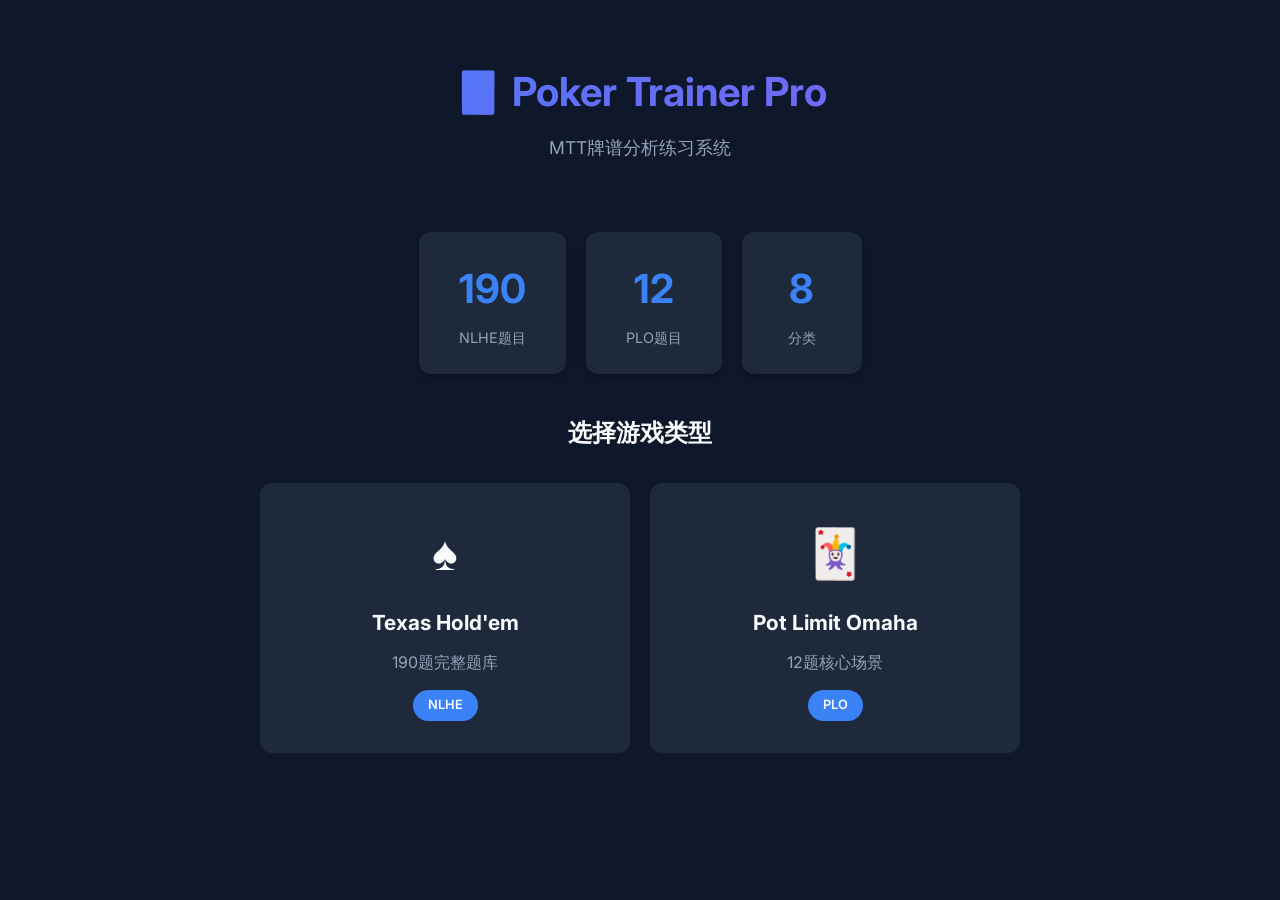
==== index.html @ e1984f80 "Initial commit: Poker Trainer Pro - MTT练习系统" ====
<!DOCTYPE html>
<html lang="zh-CN">
<head>
    <meta charset="UTF-8">
    <meta name="viewport" content="width=device-width, initial-scale=1.0">
    <title>Poker Trainer Pro - MTT练习系统</title>
    <link rel="stylesheet" href="styles.css">
    <link href="https://fonts.googleapis.com/css2?family=Inter:wght@400;500;600;700&display=swap" rel="stylesheet">
</head>
<body>
    <div id="app">
        <!-- 首页 -->
        <div id="home-page" class="page active">
            <header class="header">
                <h1>🃏 Poker Trainer Pro</h1>
                <p class="subtitle">MTT牌谱分析练习系统</p>
            </header>
            
            <div class="stats-overview">
                <div class="stat-card">
                    <div class="stat-number">190</div>
                    <div class="stat-label">NLHE题目</div>
                </div>
                <div class="stat-card">
                    <div class="stat-number">12</div>
                    <div class="stat-label">PLO题目</div>
                </div>
                <div class="stat-card">
                    <div class="stat-number">8</div>
                    <div class="stat-label">分类</div>
                </div>
            </div>

            <div class="game-selection">
                <h2>选择游戏类型</h2>
                <div class="game-cards">
                    <div class="game-card" onclick="app.selectGame('nlhe')">
                        <div class="game-icon">♠️</div>
                        <h3>Texas Hold'em</h3>
                        <p>190题完整题库</p>
                        <span class="badge">NLHE</span>
                    </div>
                    <div class="game-card" onclick="app.selectGame('plo')">
                        <div class="game-icon">🃏</div>
                        <h3>Pot Limit Omaha</h3>
                        <p>12题核心场景</p>
                        <span class="badge">PLO</span>
                    </div>
                </div>
            </div>
        </div>

        <!-- 分类选择页 -->
        <div id="category-page" class="page">
            <header class="header">
                <button class="btn-back" onclick="app.goHome()">← 返回</button>
                <h1 id="category-title">选择分类</h1>
            </header>
            
            <div class="mode-selection">
                <h3>练习模式</h3>
                <div class="mode-buttons">
                    <button class="mode-btn" onclick="app.startQuiz(10)">🎲 快速 (10题)</button>
                    <button class="mode-btn" onclick="app.startQuiz(25)">📖 标准 (25题)</button>
                    <button class="mode-btn" onclick="app.startQuiz(null)">🏆 完整 (全部)</button>
                </div>
            </div>

            <div class="categories" id="categories-list">
                <!-- 动态生成分类 -->
            </div>
        </div>

        <!-- 练习页面 -->
        <div id="quiz-page" class="page">
            <header class="header quiz-header">
                <button class="btn-back" onclick="app.quitQuiz()">✕ 退出</button>
                <div class="progress-bar">
                    <div class="progress-fill" id="progress-fill"></div>
                </div>
                <div class="quiz-stats">
                    <span id="current-question">1</span> / <span id="total-questions">10</span>
                </div>
            </header>

            <div class="quiz-container">
                <div class="scenario-card" id="scenario-card">
                    <!-- 动态生成题目 -->
                </div>

                <div class="options-container" id="options-container">
                    <!-- 动态生成选项 -->
                </div>

                <div class="feedback-card hidden" id="feedback-card">
                    <div class="feedback-icon" id="feedback-icon"></div>
                    <div class="feedback-content">
                        <h3 id="feedback-title"></h3>
                        <p id="feedback-text"></p>
                        <div class="key-concept" id="key-concept"></div>
                    </div>
                    <button class="btn-next" id="btn-next" onclick="app.nextQuestion()">下一题 →</button>
                </div>
            </div>
        </div>

        <!-- 结果页面 -->
        <div id="result-page" class="page">
            <div class="result-container">
                <div class="result-emoji" id="result-emoji">🏆</div>
                <h1>练习完成!</h1>
                <div class="result-score">
                    <div class="score-circle">
                        <span id="score-percent">0%</span>
                    </div>
                    <p class="score-text">
                        <span id="score-correct">0</span> / <span id="score-total">0</span> 正确
                    </p>
                </div>
                <div class="result-message" id="result-message"></div>
                <div class="result-actions">
                    <button class="btn-primary" onclick="app.restartQuiz()">🔄 再练一次</button>
                    <button class="btn-secondary" onclick="app.goHome()">🏠 返回首页</button>
                </div>
            </div>
        </div>
    </div>

    <script src="nlhe_data.js"></script>
    <script src="plo_data.js"></script>
    <script src="app.js"></script>
</body>
</html>
---- styles.css ----
:root {
    --bg-primary: #0f172a;
    --bg-secondary: #1e293b;
    --bg-card: #334155;
    --text-primary: #f8fafc;
    --text-secondary: #94a3b8;
    --accent-primary: #3b82f6;
    --accent-secondary: #8b5cf6;
    --success: #22c55e;
    --error: #ef4444;
    --warning: #f59e0b;
    --border-radius: 12px;
    --shadow: 0 4px 6px -1px rgba(0, 0, 0, 0.3);
}

* {
    margin: 0;
    padding: 0;
    box-sizing: border-box;
}

body {
    font-family: 'Inter', -apple-system, BlinkMacSystemFont, sans-serif;
    background: var(--bg-primary);
    color: var(--text-primary);
    min-height: 100vh;
    line-height: 1.6;
}

.page {
    display: none;
    min-height: 100vh;
    padding: 20px;
}

.page.active {
    display: block;
}

/* Header */
.header {
    text-align: center;
    padding: 40px 20px;
}

.header h1 {
    font-size: 2.5rem;
    font-weight: 700;
    background: linear-gradient(135deg, var(--accent-primary), var(--accent-secondary));
    -webkit-background-clip: text;
    -webkit-text-fill-color: transparent;
    margin-bottom: 10px;
}

.subtitle {
    color: var(--text-secondary);
    font-size: 1.1rem;
}

/* Stats Overview */
.stats-overview {
    display: flex;
    justify-content: center;
    gap: 20px;
    margin: 30px 0;
    flex-wrap: wrap;
}

.stat-card {
    background: var(--bg-secondary);
    border-radius: var(--border-radius);
    padding: 25px 40px;
    text-align: center;
    min-width: 120px;
    box-shadow: var(--shadow);
}

.stat-number {
    font-size: 2.5rem;
    font-weight: 700;
    color: var(--accent-primary);
}

.stat-label {
    color: var(--text-secondary);
    font-size: 0.9rem;
    margin-top: 5px;
}

/* Game Selection */
.game-selection {
    max-width: 800px;
    margin: 40px auto;
    padding: 0 20px;
}

.game-selection h2 {
    text-align: center;
    margin-bottom: 30px;
    font-size: 1.5rem;
}

.game-cards {
    display: grid;
    grid-template-columns: repeat(auto-fit, minmax(280px, 1fr));
    gap: 20px;
}

.game-card {
    background: var(--bg-secondary);
    border-radius: var(--border-radius);
    padding: 30px;
    text-align: center;
    cursor: pointer;
    transition: all 0.3s ease;
    border: 2px solid transparent;
}

.game-card:hover {
    transform: translateY(-5px);
    border-color: var(--accent-primary);
    box-shadow: 0 10px 30px rgba(59, 130, 246, 0.3);
}

.game-icon {
    font-size: 3rem;
    margin-bottom: 15px;
}

.game-card h3 {
    font-size: 1.3rem;
    margin-bottom: 10px;
}

.game-card p {
    color: var(--text-secondary);
    margin-bottom: 15px;
}

.badge {
    display: inline-block;
    background: var(--accent-primary);
    padding: 5px 15px;
    border-radius: 20px;
    font-size: 0.8rem;
    font-weight: 600;
}

/* Category Page */
.btn-back {
    background: transparent;
    border: 2px solid var(--text-secondary);
    color: var(--text-secondary);
    padding: 10px 20px;
    border-radius: var(--border-radius);
    cursor: pointer;
    font-size: 1rem;
    transition: all 0.3s ease;
}

.btn-back:hover {
    border-color: var(--text-primary);
    color: var(--text-primary);
}

.mode-selection {
    max-width: 600px;
    margin: 30px auto;
    text-align: center;
}

.mode-selection h3 {
    margin-bottom: 20px;
    color: var(--text-secondary);
}

.mode-buttons {
    display: flex;
    gap: 15px;
    justify-content: center;
    flex-wrap: wrap;
}

.mode-btn {
    background: var(--bg-card);
    border: none;
    color: var(--text-primary);
    padding: 15px 25px;
    border-radius: var(--border-radius);
    cursor: pointer;
    font-size: 1rem;
    transition: all 0.3s ease;
}

.mode-btn:hover {
    background: var(--accent-primary);
    transform: scale(1.05);
}

/* Categories */
.categories {
    max-width: 800px;
    margin: 40px auto;
    display: grid;
    grid-template-columns: repeat(auto-fill, minmax(200px, 1fr));
    gap: 15px;
    padding: 0 20px;
}

.category-card {
    background: var(--bg-secondary);
    border-radius: var(--border-radius);
    padding: 20px;
    cursor: pointer;
    transition: all 0.3s ease;
    border: 2px solid transparent;
}

.category-card:hover {
    border-color: var(--accent-primary);
}

.category-card.active {
    background: var(--accent-primary);
}

.category-name {
    font-weight: 600;
    margin-bottom: 5px;
}

.category-count {
    color: var(--text-secondary);
    font-size: 0.9rem;
}

/* Quiz Page */
.quiz-header {
    display: flex;
    align-items: center;
    gap: 20px;
    padding: 20px;
    position: sticky;
    top: 0;
    background: var(--bg-primary);
    z-index: 100;
}

.progress-bar {
    flex: 1;
    height: 8px;
    background: var(--bg-card);
    border-radius: 4px;
    overflow: hidden;
}

.progress-fill {
    height: 100%;
    background: linear-gradient(90deg, var(--accent-primary), var(--accent-secondary));
    width: 0%;
    transition: width 0.3s ease;
}

.quiz-stats {
    color: var(--text-secondary);
    font-weight: 600;
    min-width: 60px;
    text-align: right;
}

.quiz-container {
    max-width: 700px;
    margin: 0 auto;
    padding: 20px;
}

.scenario-card {
    background: var(--bg-secondary);
    border-radius: var(--border-radius);
    padding: 30px;
    margin-bottom: 20px;
}

.scenario-header {
    display: flex;
    gap: 10px;
    margin-bottom: 20px;
    flex-wrap: wrap;
}

.tag {
    background: var(--bg-card);
    padding: 5px 12px;
    border-radius: 20px;
    font-size: 0.85rem;
    color: var(--text-secondary);
}

.tag.category {
    background: var(--accent-primary);
    color: white;
}

.hand-display {
    text-align: center;
    padding: 30px;
    background: var(--bg-card);
    border-radius: var(--border-radius);
    margin: 20px 0;
}

.hand-cards {
    font-size: 3rem;
    margin-bottom: 10px;
    letter-spacing: 5px;
}

.hand-name {
    color: var(--text-secondary);
    font-size: 1.1rem;
}

.scenario-details {
    margin: 20px 0;
}

.detail-row {
    display: flex;
    justify-content: space-between;
    padding: 10px 0;
    border-bottom: 1px solid var(--bg-card);
}

.detail-row:last-child {
    border-bottom: none;
}

.detail-label {
    color: var(--text-secondary);
}

.detail-value {
    font-weight: 600;
}

.board-display {
    background: linear-gradient(135deg, #166534, #15803d);
    padding: 20px;
    border-radius: var(--border-radius);
    text-align: center;
    margin: 20px 0;
}

.board-cards {
    font-size: 2.5rem;
    letter-spacing: 8px;
}

.question-text {
    font-size: 1.2rem;
    font-weight: 600;
    margin: 25px 0;
    text-align: center;
}

/* Options */
.options-container {
    display: flex;
    flex-direction: column;
    gap: 12px;
}

.option-btn {
    background: var(--bg-secondary);
    border: 2px solid var(--bg-card);
    color: var(--text-primary);
    padding: 18px 25px;
    border-radius: var(--border-radius);
    cursor: pointer;
    font-size: 1.1rem;
    text-align: left;
    transition: all 0.3s ease;
}

.option-btn:hover:not(.disabled) {
    border-color: var(--accent-primary);
    background: var(--bg-card);
}

.option-btn.correct {
    background: rgba(34, 197, 94, 0.2);
    border-color: var(--success);
}

.option-btn.wrong {
    background: rgba(239, 68, 68, 0.2);
    border-color: var(--error);
}

.option-btn.disabled {
    cursor: not-allowed;
    opacity: 0.7;
}

/* Feedback Card */
.feedback-card {
    background: var(--bg-secondary);
    border-radius: var(--border-radius);
    padding: 30px;
    margin-top: 20px;
    text-align: center;
}

.feedback-card.hidden {
    display: none;
}

.feedback-icon {
    font-size: 4rem;
    margin-bottom: 15px;
}

.feedback-icon.correct {
    color: var(--success);
}

.feedback-icon.wrong {
    color: var(--error);
}

.feedback-content h3 {
    font-size: 1.5rem;
    margin-bottom: 15px;
}

.feedback-content p {
    color: var(--text-secondary);
    margin-bottom: 20px;
    line-height: 1.8;
}

.key-concept {
    background: var(--bg-card);
    padding: 15px 20px;
    border-radius: var(--border-radius);
    border-left: 4px solid var(--accent-primary);
    text-align: left;
    margin: 20px 0;
}

.key-concept::before {
    content: "💡 ";
}

.btn-next {
    background: var(--accent-primary);
    border: none;
    color: white;
    padding: 15px 40px;
    border-radius: var(--border-radius);
    cursor: pointer;
    font-size: 1.1rem;
    font-weight: 600;
    margin-top: 20px;
    transition: all 0.3s ease;
}

.btn-next:hover {
    background: var(--accent-secondary);
    transform: scale(1.05);
}

/* Result Page */
.result-container {
    max-width: 500px;
    margin: 60px auto;
    text-align: center;
    padding: 40px 20px;
}

.result-emoji {
    font-size: 5rem;
    margin-bottom: 20px;
}

.result-container h1 {
    font-size: 2rem;
    margin-bottom: 30px;
}

.result-score {
    margin: 40px 0;
}

.score-circle {
    width: 150px;
    height: 150px;
    border-radius: 50%;
    background: linear-gradient(135deg, var(--accent-primary), var(--accent-secondary));
    display: flex;
    align-items: center;
    justify-content: center;
    margin: 0 auto 20px;
    font-size: 2.5rem;
    font-weight: 700;
}

.score-text {
    color: var(--text-secondary);
    font-size: 1.2rem;
}

.result-message {
    font-size: 1.1rem;
    margin: 30px 0;
    padding: 20px;
    background: var(--bg-secondary);
    border-radius: var(--border-radius);
}

.result-actions {
    display: flex;
    gap: 15px;
    justify-content: center;
    flex-wrap: wrap;
    margin-top: 30px;
}

.btn-primary {
    background: var(--accent-primary);
    border: none;
    color: white;
    padding: 15px 30px;
    border-radius: var(--border-radius);
    cursor: pointer;
    font-size: 1rem;
    font-weight: 600;
    transition: all 0.3s ease;
}

.btn-primary:hover {
    background: var(--accent-secondary);
}

.btn-secondary {
    background: var(--bg-card);
    border: none;
    color: var(--text-primary);
    padding: 15px 30px;
    border-radius: var(--border-radius);
    cursor: pointer;
    font-size: 1rem;
    font-weight: 600;
    transition: all 0.3s ease;
}

.btn-secondary:hover {
    background: var(--bg-secondary);
}

/* Responsive */
@media (max-width: 600px) {
    .header h1 {
        font-size: 1.8rem;
    }
    
    .stat-card {
        padding: 20px 30px;
    }
    
    .hand-cards {
        font-size: 2rem;
    }
    
    .board-cards {
        font-size: 1.8rem;
    }
    
    .mode-buttons {
        flex-direction: column;
    }
    
    .mode-btn {
        width: 100%;
    }
}

/* Animations */
@keyframes fadeIn {
    from { opacity: 0; transform: translateY(20px); }
    to { opacity: 1; transform: translateY(0); }
}

.page.active {
    animation: fadeIn 0.3s ease;
}

.option-btn {
    animation: fadeIn 0.2s ease backwards;
}

.option-btn:nth-child(1) { animation-delay: 0.05s; }
.option-btn:nth-child(2) { animation-delay: 0.1s; }
.option-btn:nth-child(3) { animation-delay: 0.15s; }
.option-btn:nth-child(4) { animation-delay: 0.2s; }
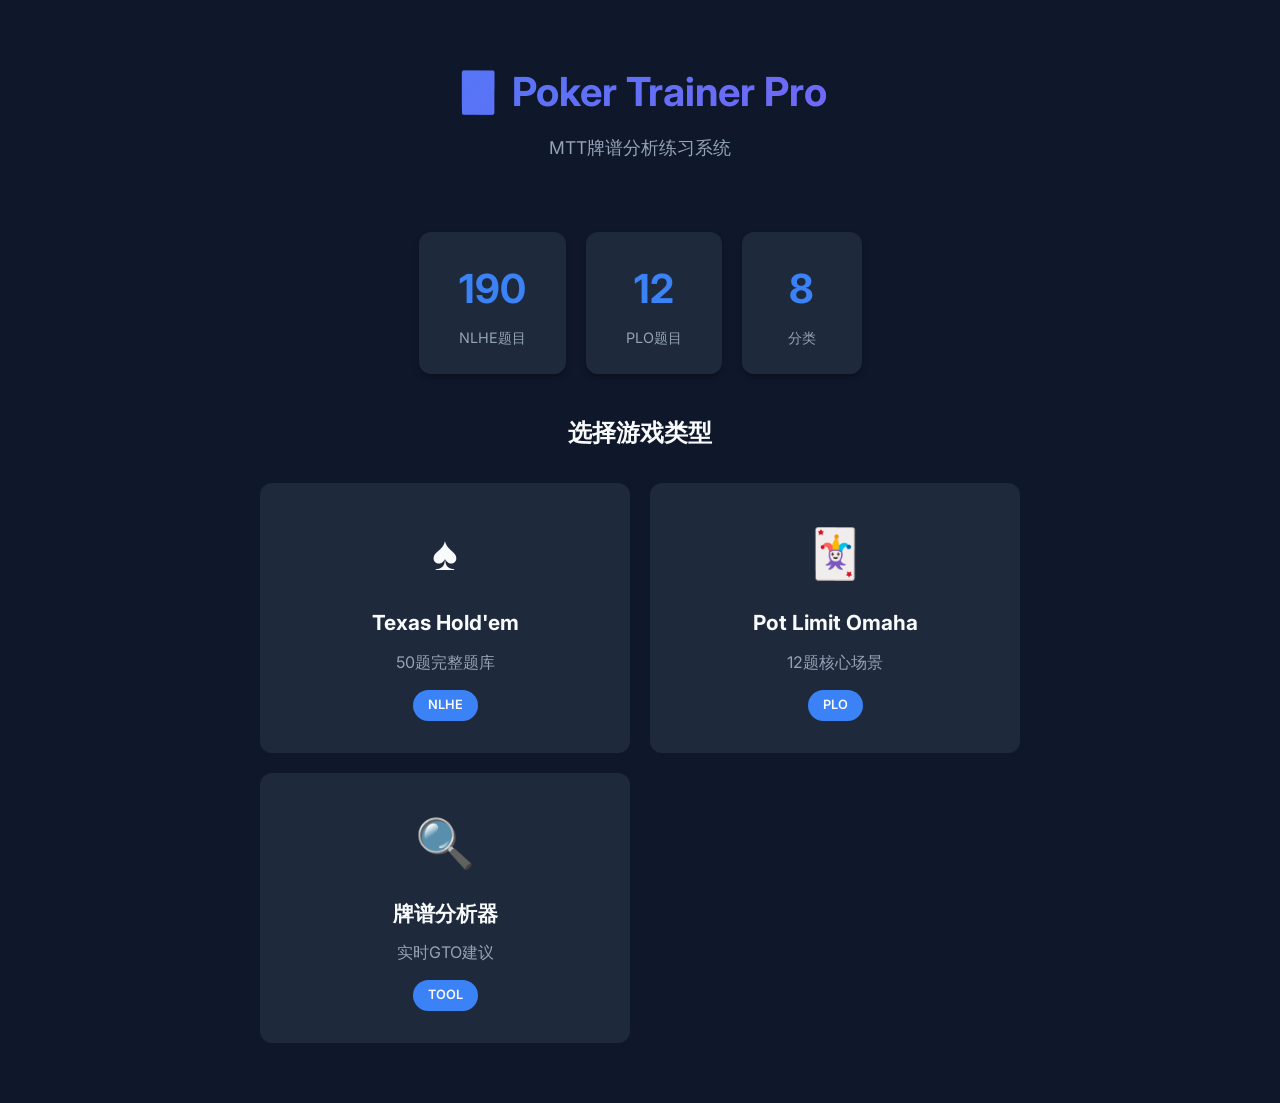
==== commit 7f2f1c4b: "添加牌谱分析器功能" ====
--- a/index.html
+++ b/index.html
@@ -37,7 +37,7 @@
                     <div class="game-card" onclick="app.selectGame('nlhe')">
                         <div class="game-icon">♠️</div>
                         <h3>Texas Hold'em</h3>
-                        <p>190题完整题库</p>
+                        <p>50题完整题库</p>
                         <span class="badge">NLHE</span>
                     </div>
                     <div class="game-card" onclick="app.selectGame('plo')">
@@ -45,6 +45,12 @@
                         <h3>Pot Limit Omaha</h3>
                         <p>12题核心场景</p>
                         <span class="badge">PLO</span>
+                    </div>
+                    <div class="game-card" onclick="window.location.href='analyzer.html'">
+                        <div class="game-icon">🔍</div>
+                        <h3>牌谱分析器</h3>
+                        <p>实时GTO建议</p>
+                        <span class="badge">TOOL</span>
                     </div>
                 </div>
             </div>
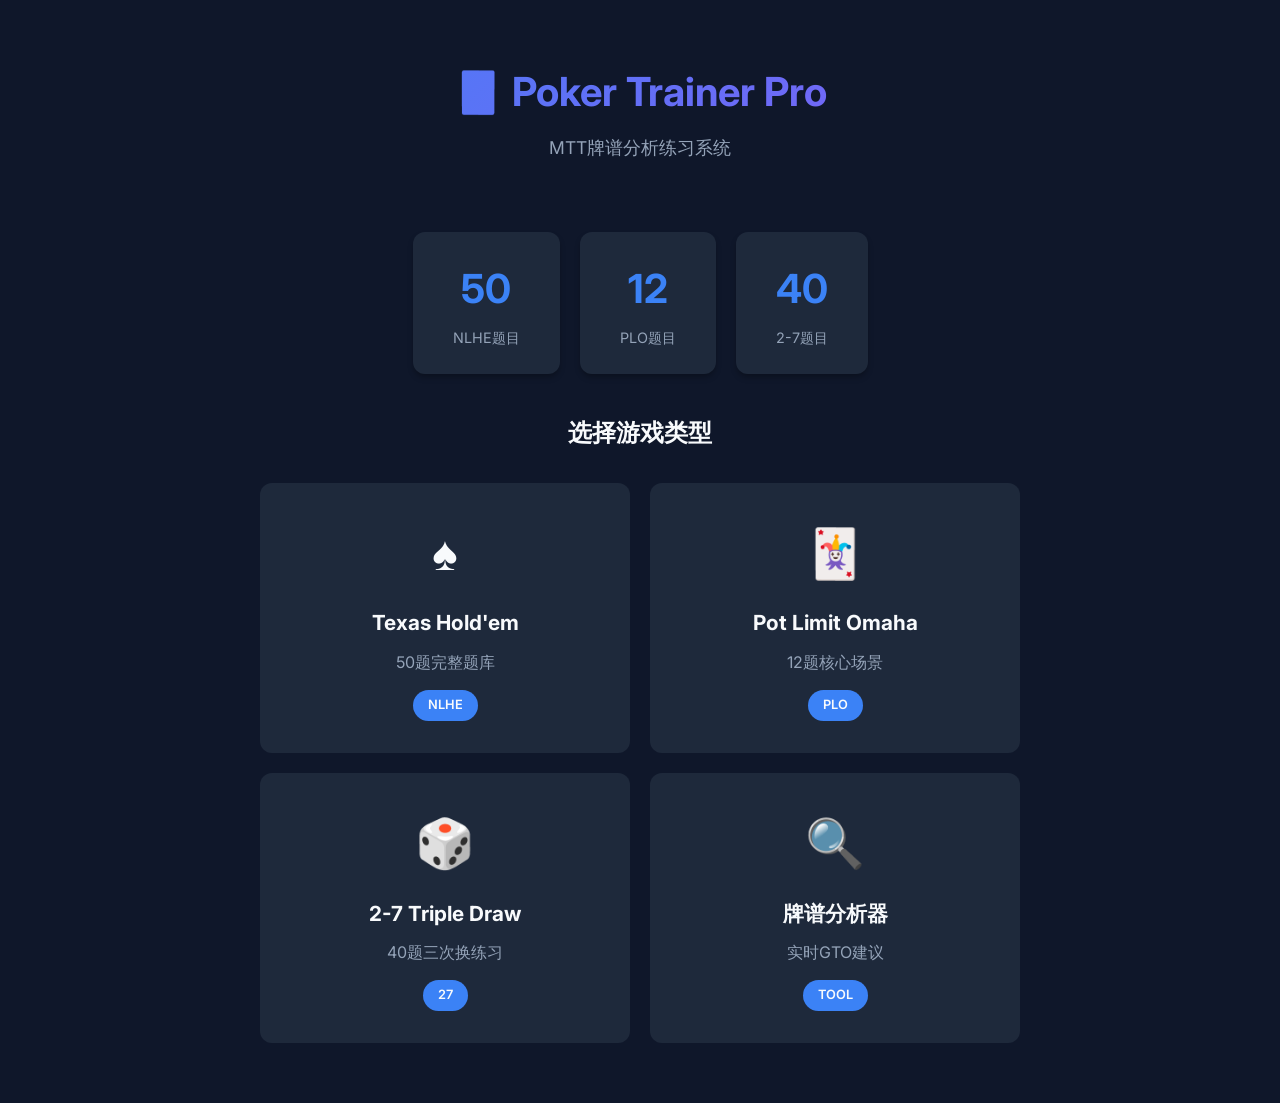
==== commit 05accb5f: "添加2-7 Triple Draw练习题 (40题)" ====
--- a/index.html
+++ b/index.html
@@ -18,7 +18,7 @@
             
             <div class="stats-overview">
                 <div class="stat-card">
-                    <div class="stat-number">190</div>
+                    <div class="stat-number">50</div>
                     <div class="stat-label">NLHE题目</div>
                 </div>
                 <div class="stat-card">
@@ -26,8 +26,8 @@
                     <div class="stat-label">PLO题目</div>
                 </div>
                 <div class="stat-card">
-                    <div class="stat-number">8</div>
-                    <div class="stat-label">分类</div>
+                    <div class="stat-number">40</div>
+                    <div class="stat-label">2-7题目</div>
                 </div>
             </div>
 
@@ -45,6 +45,12 @@
                         <h3>Pot Limit Omaha</h3>
                         <p>12题核心场景</p>
                         <span class="badge">PLO</span>
+                    </div>
+                    <div class="game-card" onclick="app.selectGame('27')">
+                        <div class="game-icon">🎲</div>
+                        <h3>2-7 Triple Draw</h3>
+                        <p>40题三次换练习</p>
+                        <span class="badge">27</span>
                     </div>
                     <div class="game-card" onclick="window.location.href='analyzer.html'">
                         <div class="game-icon">🔍</div>
@@ -134,6 +140,7 @@
 
     <script src="nlhe_data.js"></script>
     <script src="plo_data.js"></script>
+    <script src="triple_draw_data.js"></script>
     <script src="app.js"></script>
 </body>
 </html>
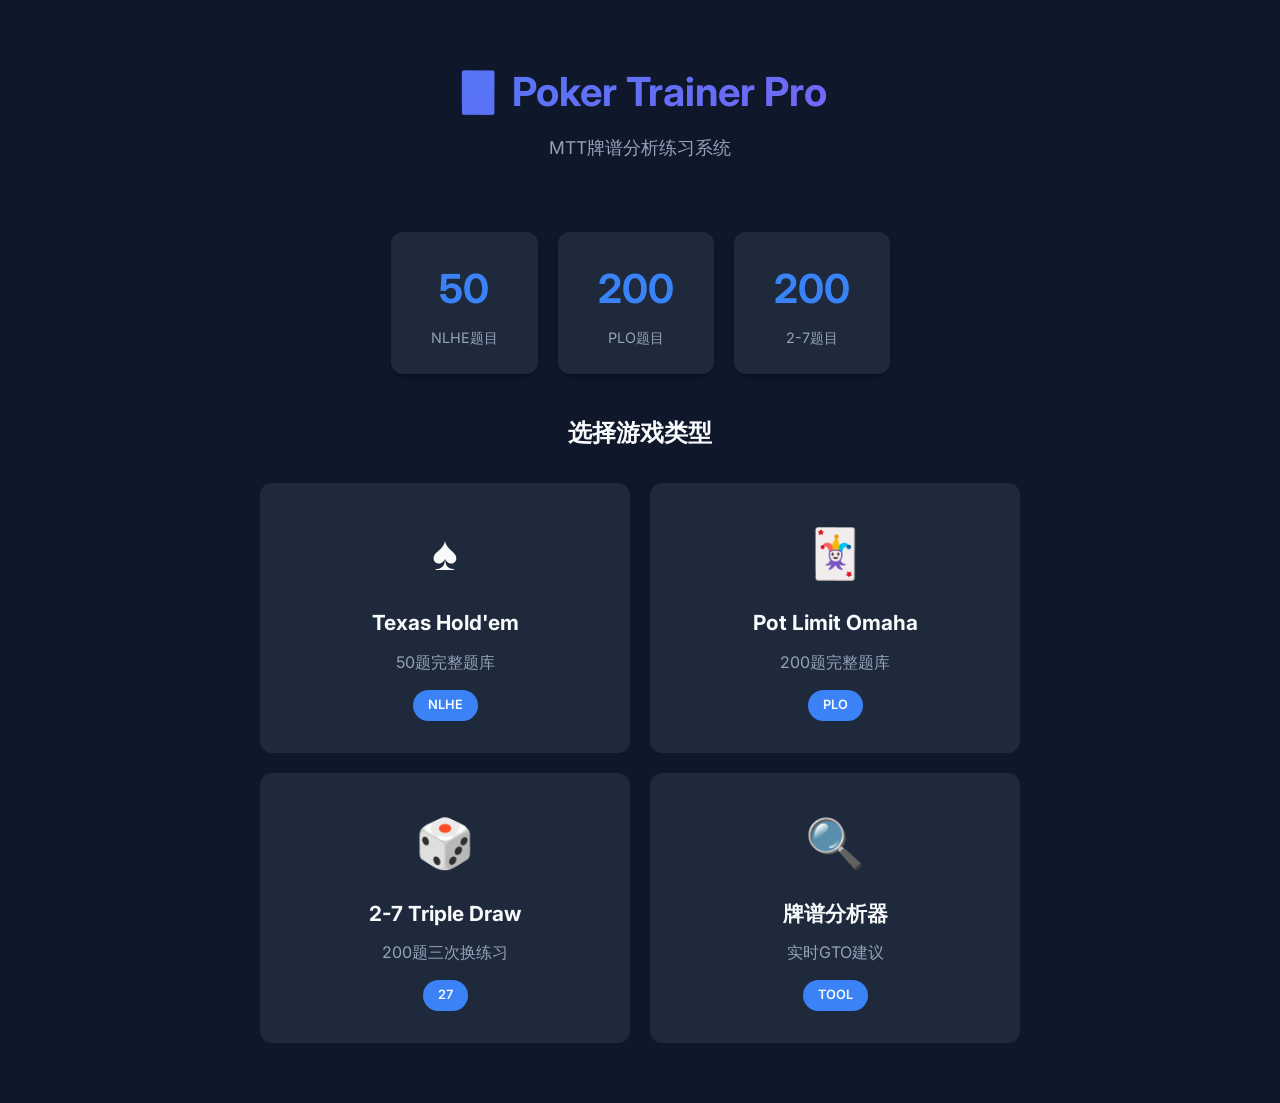
==== commit 9ec92afe: "扩展PLO和2-7题库到200题" ====
--- a/index.html
+++ b/index.html
@@ -22,11 +22,11 @@
                     <div class="stat-label">NLHE题目</div>
                 </div>
                 <div class="stat-card">
-                    <div class="stat-number">12</div>
+                    <div class="stat-number">200</div>
                     <div class="stat-label">PLO题目</div>
                 </div>
                 <div class="stat-card">
-                    <div class="stat-number">40</div>
+                    <div class="stat-number">200</div>
                     <div class="stat-label">2-7题目</div>
                 </div>
             </div>
@@ -43,13 +43,13 @@
                     <div class="game-card" onclick="app.selectGame('plo')">
                         <div class="game-icon">🃏</div>
                         <h3>Pot Limit Omaha</h3>
-                        <p>12题核心场景</p>
+                        <p>200题完整题库</p>
                         <span class="badge">PLO</span>
                     </div>
                     <div class="game-card" onclick="app.selectGame('27')">
                         <div class="game-icon">🎲</div>
                         <h3>2-7 Triple Draw</h3>
-                        <p>40题三次换练习</p>
+                        <p>200题三次换练习</p>
                         <span class="badge">27</span>
                     </div>
                     <div class="game-card" onclick="window.location.href='analyzer.html'">
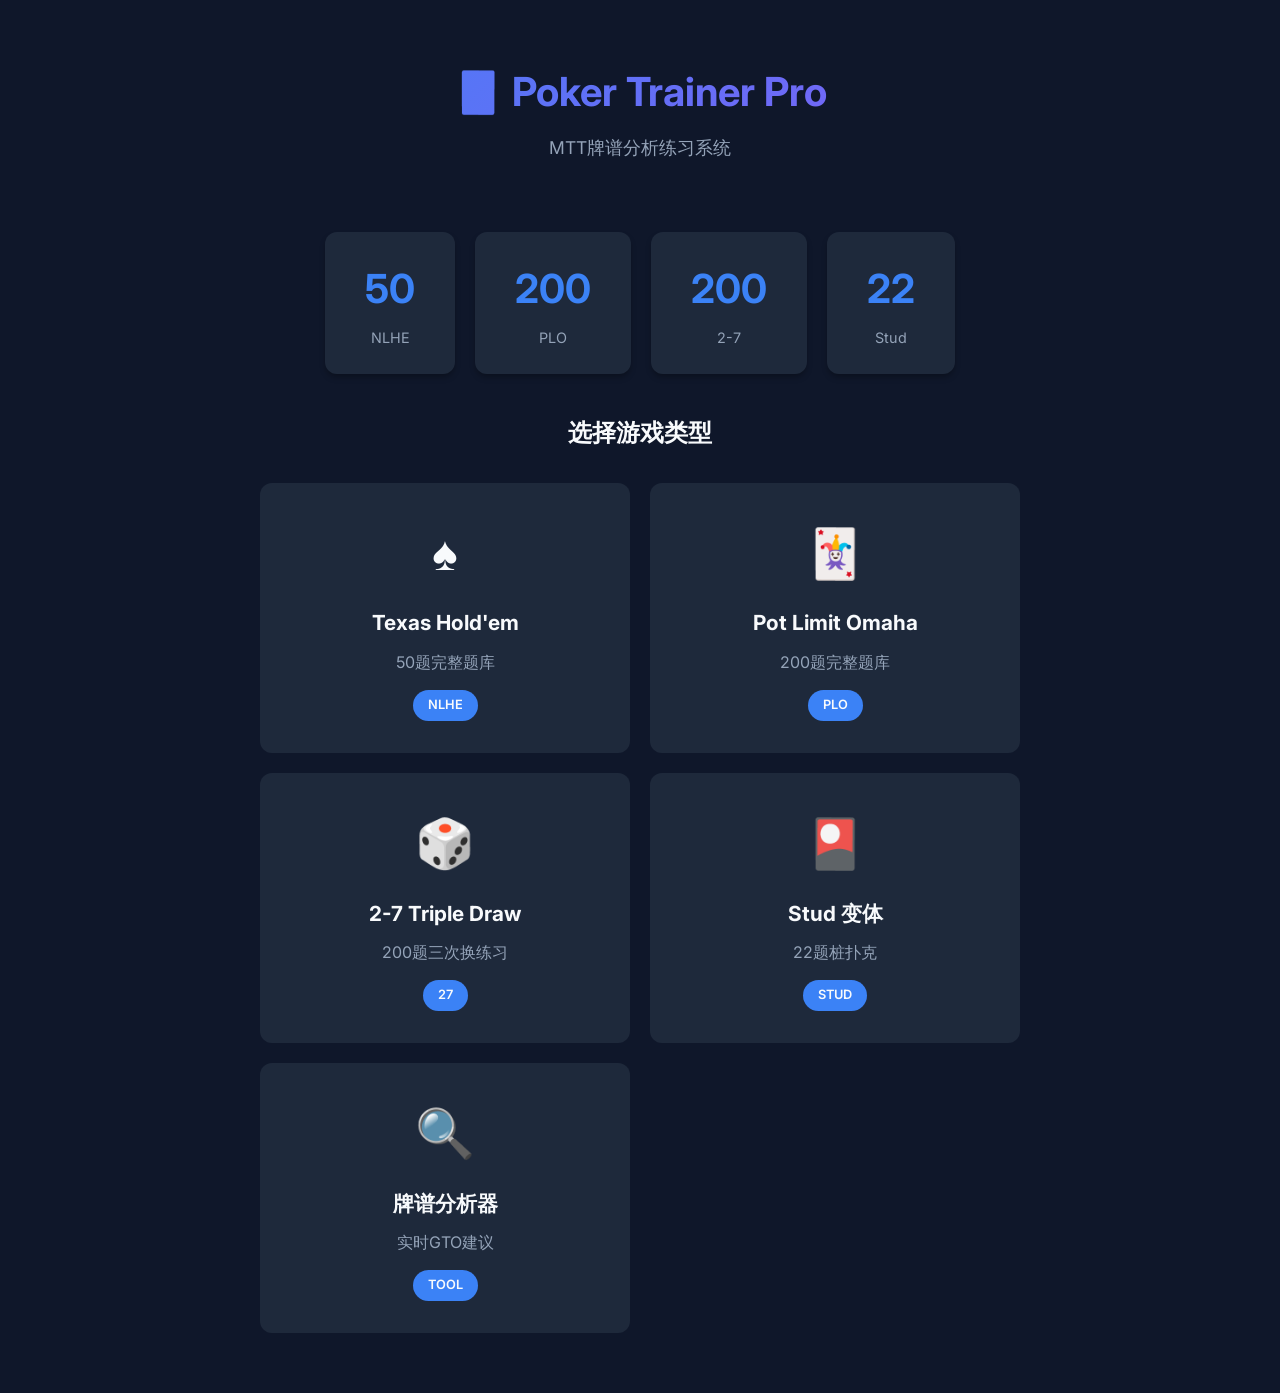
==== commit 484917a3: "添加Stud变体练习题(22题)" ====
--- a/index.html
+++ b/index.html
@@ -19,15 +19,19 @@
             <div class="stats-overview">
                 <div class="stat-card">
                     <div class="stat-number">50</div>
-                    <div class="stat-label">NLHE题目</div>
+                    <div class="stat-label">NLHE</div>
                 </div>
                 <div class="stat-card">
                     <div class="stat-number">200</div>
-                    <div class="stat-label">PLO题目</div>
+                    <div class="stat-label">PLO</div>
                 </div>
                 <div class="stat-card">
                     <div class="stat-number">200</div>
-                    <div class="stat-label">2-7题目</div>
+                    <div class="stat-label">2-7</div>
+                </div>
+                <div class="stat-card">
+                    <div class="stat-number">22</div>
+                    <div class="stat-label">Stud</div>
                 </div>
             </div>
 
@@ -51,6 +55,12 @@
                         <h3>2-7 Triple Draw</h3>
                         <p>200题三次换练习</p>
                         <span class="badge">27</span>
+                    </div>
+                    <div class="game-card" onclick="app.selectGame('stud')">
+                        <div class="game-icon">🎴</div>
+                        <h3>Stud 变体</h3>
+                        <p>22题桩扑克</p>
+                        <span class="badge">STUD</span>
                     </div>
                     <div class="game-card" onclick="window.location.href='analyzer.html'">
                         <div class="game-icon">🔍</div>
@@ -138,9 +148,10 @@
         </div>
     </div>
 
-    <script src="nlhe_data.js"></script>
-    <script src="plo_data.js"></script>
-    <script src="triple_draw_data.js"></script>
-    <script src="app.js"></script>
+    <script src="nlhe_data.js?v=2"></script>
+    <script src="plo_data.js?v=2"></script>
+    <script src="data_27.js?v=2"></script>
+    <script src="stud_data.js?v=1"></script>
+    <script src="app.js?v=3"></script>
 </body>
 </html>
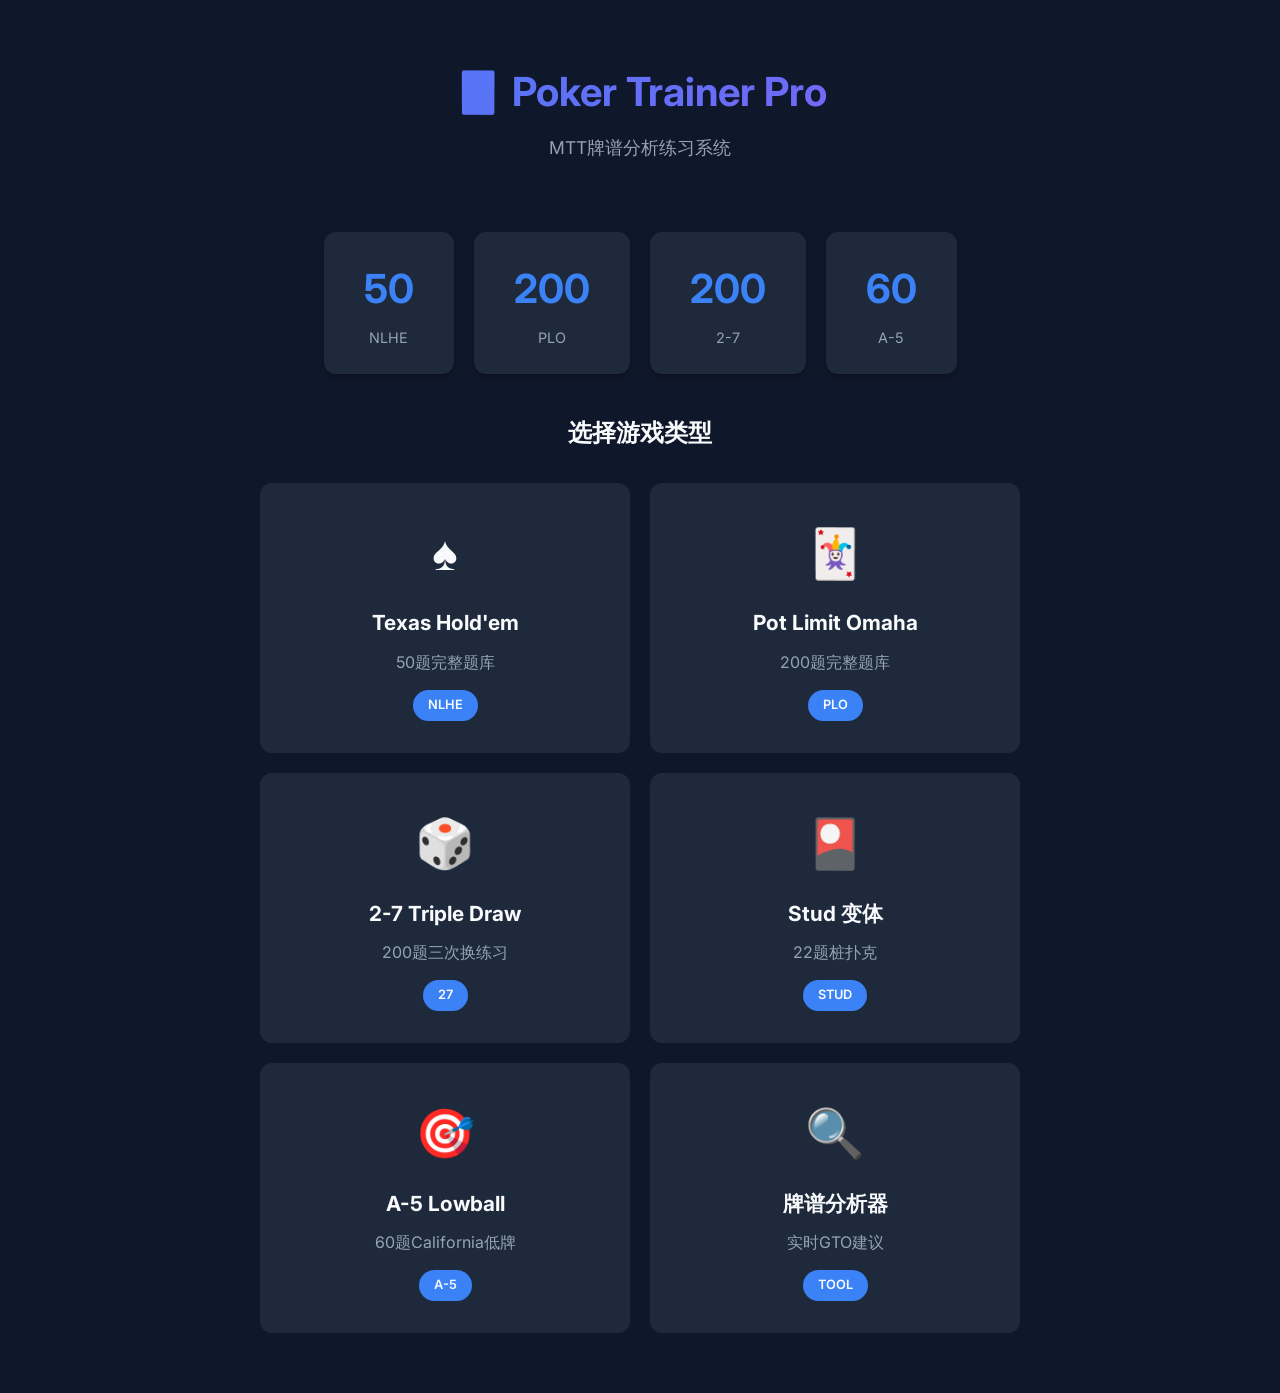
==== commit 9d7f86ff: "添加A-5 Lowball题库(60题)" ====
--- a/index.html
+++ b/index.html
@@ -30,8 +30,8 @@
                     <div class="stat-label">2-7</div>
                 </div>
                 <div class="stat-card">
-                    <div class="stat-number">22</div>
-                    <div class="stat-label">Stud</div>
+                    <div class="stat-number">60</div>
+                    <div class="stat-label">A-5</div>
                 </div>
             </div>
 
@@ -61,6 +61,12 @@
                         <h3>Stud 变体</h3>
                         <p>22题桩扑克</p>
                         <span class="badge">STUD</span>
+                    </div>
+                    <div class="game-card" onclick="app.selectGame('a5')">
+                        <div class="game-icon">🎯</div>
+                        <h3>A-5 Lowball</h3>
+                        <p>60题California低牌</p>
+                        <span class="badge">A-5</span>
                     </div>
                     <div class="game-card" onclick="window.location.href='analyzer.html'">
                         <div class="game-icon">🔍</div>
@@ -152,6 +158,7 @@
     <script src="plo_data.js?v=2"></script>
     <script src="data_27.js?v=2"></script>
     <script src="stud_data.js?v=1"></script>
-    <script src="app.js?v=3"></script>
+    <script src="a5_data.js?v=1"></script>
+    <script src="app.js?v=4"></script>
 </body>
 </html>
